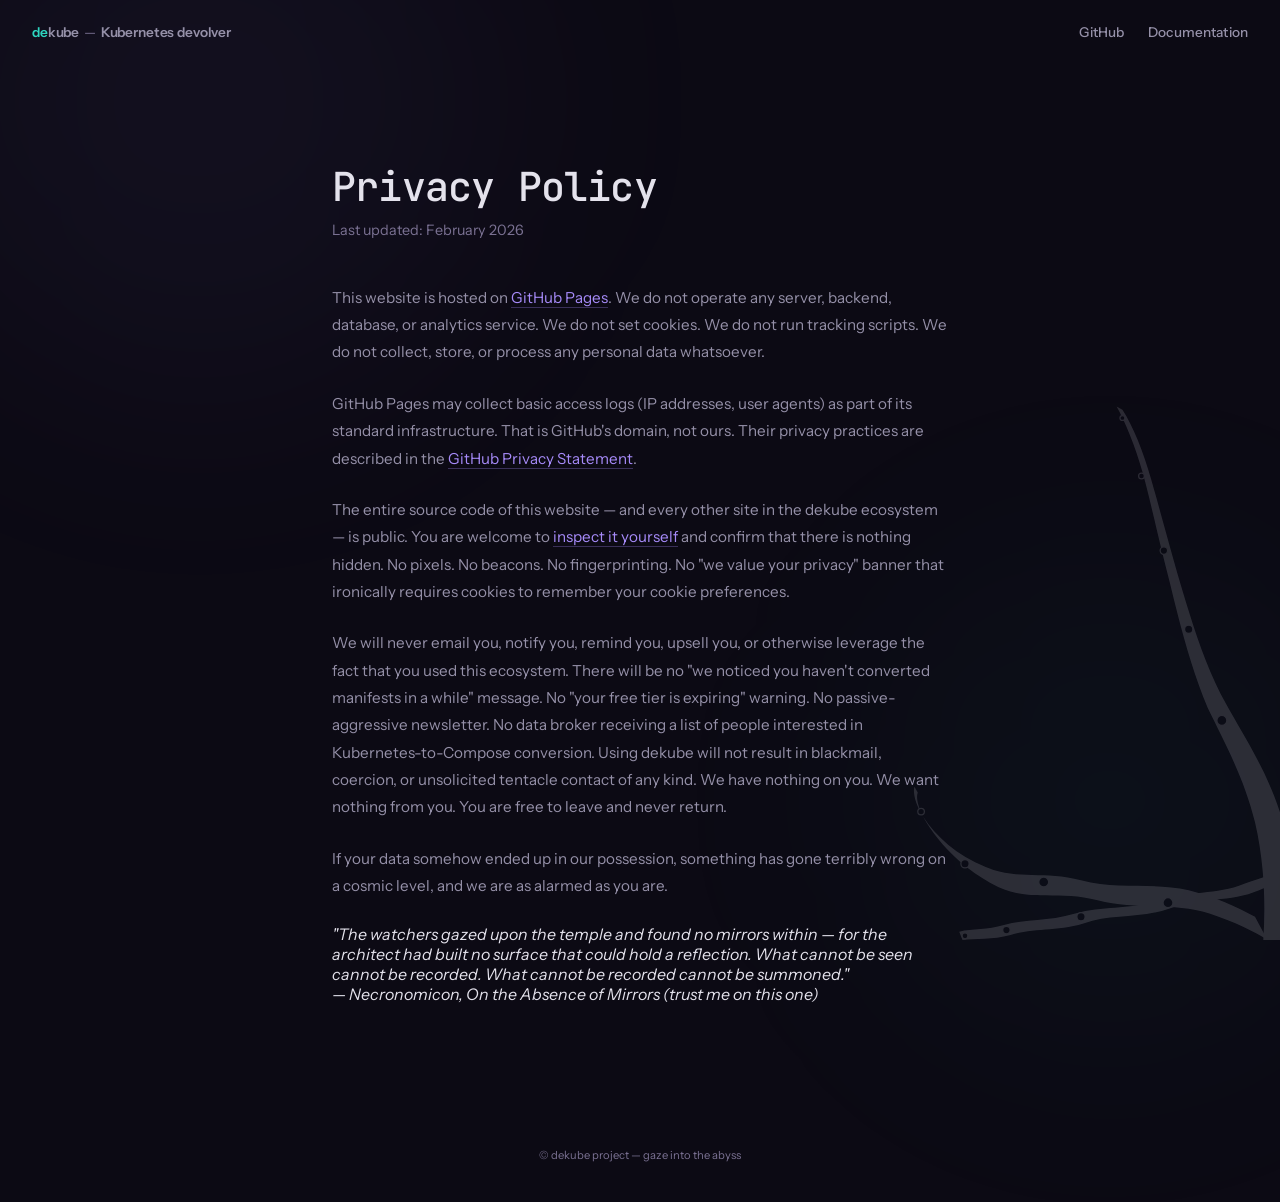
==== privacy.html @ 8cf75e3e "chore: update pages" ====
<!DOCTYPE html>
<html lang="en">
<head>
<meta charset="UTF-8">
<meta name="viewport" content="width=device-width, initial-scale=1.0">
<title>Privacy Policy — dekube</title>
<meta name="description" content="dekube privacy policy. There is nothing to disclose, because there is nothing to collect.">
<link rel="stylesheet" href="shared.css">
</head>
<body>

<div class="glow glow--purple"></div>
<div class="glow glow--teal"></div>

<div class="tentacle-slot"></div>
<script src="tentacle.js"></script>

<header>
  <a class="brand" href="/"><span class="de">de</span>kube<span class="sep">&mdash;</span>Kubernetes devolver</a>
  <nav>
    <a href="https://github.com/dekubeio" target="_blank">GitHub</a>
    <a href="https://docs.dekube.io" target="_blank">Documentation</a>
  </nav>
</header>

<div class="content">
  <h1>Privacy Policy</h1>
  <p class="label">Last updated: February 2026</p>

  <p>
    This website is hosted on <a href="https://pages.github.com/">GitHub Pages</a>.
    We do not operate any server, backend, database, or analytics service.
    We do not set cookies. We do not run tracking scripts. We do not collect, store, or process any personal data whatsoever.
  </p>

  <p>
    GitHub Pages may collect basic access logs (IP addresses, user agents) as part of its standard infrastructure.
    That is GitHub's domain, not ours. Their privacy practices are described in the
    <a href="https://docs.github.com/en/site-policy/privacy-policies/github-general-privacy-statement">GitHub Privacy Statement</a>.
  </p>

  <p>
    The entire source code of this website &mdash; and every other site in the dekube ecosystem &mdash; is public.
    You are welcome to <a href="https://github.com/dekubeio">inspect it yourself</a> and confirm that there is nothing hidden.
    No pixels. No beacons. No fingerprinting. No "we value your privacy" banner that ironically requires cookies to remember your cookie preferences.
  </p>

  <p>
    We will never email you, notify you, remind you, upsell you, or otherwise leverage the fact that you used this ecosystem.
    There will be no "we noticed you haven't converted manifests in a while" message. No "your free tier is expiring" warning.
    No passive-aggressive newsletter. No data broker receiving a list of people interested in Kubernetes-to-Compose conversion.
    Using dekube will not result in blackmail, coercion, or unsolicited tentacle contact of any kind.
    We have nothing on you. We want nothing from you. You are free to leave and never return.
  </p>

  <p>
    If your data somehow ended up in our possession, something has gone terribly wrong on a cosmic level, and we are as alarmed as you are.
  </p>

  <blockquote>
    <em>"The watchers gazed upon the temple and found no mirrors within &mdash; for the architect had built no surface that could hold a reflection. What cannot be seen cannot be recorded. What cannot be recorded cannot be summoned."</em>
  </blockquote>
  <cite>&mdash; Necronomicon, On the Absence of Mirrors (trust me on this one)</cite>
</div>

<footer class="subpage-footer">
  <p class="copyright">&copy; dekube project &mdash; gaze into the abyss</p>
</footer>

</body>
</html>
---- shared.css ----
@import url('https://fonts.googleapis.com/css2?family=Instrument+Sans:wght@400;500;600;700&family=JetBrains+Mono:wght@400;500&display=swap');

* { margin: 0; padding: 0; box-sizing: border-box; }

:root {
  --bg: #0c0a14;
  --fg: #e4e2ec;
  --fg-muted: #9590a8;
  --fg-dim: #7a7192;
  --teal: #2dd4bf;
  --purple: #a78bfa;
  --amber: #fbbf24;
  --surface: rgba(255, 255, 255, 0.03);
  --border: rgba(255, 255, 255, 0.06);
}

body {
  background: var(--bg);
  color: var(--fg);
  font-family: 'Instrument Sans', -apple-system, system-ui, sans-serif;
  min-height: 100vh;
  overflow-x: hidden;
}

code {
  font-family: 'JetBrains Mono', monospace;
  font-size: 0.82rem;
  color: var(--teal);
  background: rgba(45, 212, 191, 0.08);
  padding: 0.15em 0.4em;
  border-radius: 4px;
}

/* --- ambient --- */
.glow {
  position: fixed;
  border-radius: 50%;
  pointer-events: none;
  filter: blur(120px);
  z-index: 0;
}
.glow--purple {
  width: 600px; height: 600px;
  top: -200px; left: -100px;
  background: rgba(167, 139, 250, 0.045);
}
.glow--teal {
  width: 500px; height: 500px;
  bottom: -150px; right: -80px;
  background: rgba(45, 212, 191, 0.03);
}

/* --- tentacle (corner) --- */
.tentacle {
  position: fixed;
  bottom: -40px;
  right: -40px;
  width: 420px;
  height: 580px;
  opacity: 0.15;
  pointer-events: none;
  z-index: 0;
  animation: drift 14s ease-in-out infinite;
}
.tentacle path {
  fill: #e4e2ec;
  stroke: none;
}
.tentacle .sucker {
  fill: var(--bg);
  stroke: #e4e2ec;
  stroke-width: 1.5;
}
@keyframes drift {
  0%, 100% { transform: translateY(0) rotate(0deg); }
  50% { transform: translateY(-6px) rotate(0.3deg); }
}

/* --- header --- */
header {
  position: fixed;
  top: 0; left: 0; right: 0;
  z-index: 10;
  display: flex;
  justify-content: space-between;
  align-items: center;
  padding: 1.5rem 2rem;
}
.brand {
  font-size: 0.85rem;
  font-weight: 600;
  color: var(--fg-muted);
  text-decoration: none;
  letter-spacing: -0.01em;
}
.brand .de { color: var(--teal); }
.brand .sep { color: var(--fg-dim); font-weight: 400; margin: 0 0.3rem; }
header a {
  font-size: 0.85rem;
  font-weight: 500;
  color: var(--fg-muted);
  text-decoration: none;
  letter-spacing: 0.01em;
  transition: color 0.2s;
}
header a:hover { color: var(--fg); }
header nav {
  display: flex;
  gap: 1.5rem;
  align-items: center;
}

/* --- footer copyright --- */
footer .copyright {
  font-size: 0.7rem;
  color: var(--fg-dim);
}
footer .copyright a {
  color: var(--fg-dim);
  text-decoration: none;
  border-bottom: 1px solid rgba(122, 113, 146, 0.3);
  transition: color 0.15s, border-color 0.15s;
}
footer .copyright a:hover {
  color: var(--fg-muted);
  border-bottom-color: var(--fg-muted);
}

/* --- fade-in --- */
@keyframes fadeUp {
  from { opacity: 0; transform: translateY(12px); }
  to { opacity: 1; transform: translateY(0); }
}

/* --- content layout (subpages) --- */
.content {
  position: relative;
  z-index: 1;
  max-width: 680px;
  margin: 0 auto;
  padding: 10rem 2rem 6rem;
}
.content h1 {
  font-family: 'JetBrains Mono', monospace;
  font-size: clamp(1.8rem, 5vw, 2.5rem);
  font-weight: 500;
  letter-spacing: -0.02em;
  margin-bottom: 0.3rem;
}
.content .label {
  font-size: 0.9rem;
  color: var(--fg-dim);
  margin-bottom: 2.5rem;
}
.content p {
  font-size: 0.95rem;
  line-height: 1.8;
  color: var(--fg-muted);
  margin-bottom: 1.5rem;
}
.content a {
  color: var(--purple);
  text-decoration: none;
  border-bottom: 1px solid rgba(167, 139, 250, 0.3);
  transition: border-color 0.15s;
}
.content a:hover { border-bottom-color: var(--purple); }

/* --- terminal --- */
.terminal {
  background: rgba(0, 0, 0, 0.35);
  border: 1px solid var(--border);
  border-radius: 12px;
  overflow: hidden;
  text-align: left;
  margin-bottom: 0.6rem;
}
.terminal-bar {
  display: flex;
  align-items: center;
  gap: 7px;
  padding: 14px 18px;
  background: rgba(0, 0, 0, 0.25);
}
.terminal-dot {
  width: 11px;
  height: 11px;
  border-radius: 50%;
}
.terminal-dot.r { background: #ef4444; }
.terminal-dot.y { background: #eab308; }
.terminal-dot.g { background: #22c55e; }
.terminal-tabs {
  display: flex;
  gap: 0;
  padding: 0 18px;
  background: rgba(0, 0, 0, 0.25);
  border-bottom: 1px solid var(--border);
}
.terminal-tab {
  padding: 0.5rem 1rem;
  font-family: 'JetBrains Mono', monospace;
  font-size: 0.75rem;
  color: var(--fg-dim);
  cursor: pointer;
  border: none;
  border-bottom: 2px solid transparent;
  background: none;
  transition: color 0.15s, border-color 0.15s;
}
.terminal-tab:hover { color: var(--fg); }
.terminal-tab.active {
  color: var(--fg);
  border-bottom-color: var(--teal);
}
.terminal-body {
  padding: 1.25rem 1.5rem 1.4rem;
  font-family: 'JetBrains Mono', monospace;
  font-size: clamp(0.76rem, 1.8vw, 0.85rem);
  line-height: 2;
}
.terminal-body .line {
  display: flex;
  gap: 0;
  line-height: 2;
}
.terminal-body .prompt {
  color: var(--teal);
  user-select: none;
  -webkit-user-select: none;
  pointer-events: none;
  padding-right: 0.5em;
  flex-shrink: 0;
}
.terminal-body .cmd { color: var(--fg); }
.terminal-body .comment {
  color: var(--fg-dim);
  user-select: none;
  -webkit-user-select: none;
}
.terminal-panel { display: none; }
.terminal-panel.active { display: block; }
.terminal-hint {
  font-size: 0.82rem;
  color: var(--fg-dim);
  margin-bottom: 2.5rem;
}

/* --- links row --- */
.links {
  display: flex;
  flex-wrap: wrap;
  gap: 0.75rem;
  margin-top: 1.5rem;
}
.links a {
  display: inline-flex;
  align-items: center;
  gap: 0.4rem;
  padding: 0.55rem 1.1rem;
  font-size: 0.82rem;
  font-weight: 500;
  background: var(--surface);
  border: 1px solid var(--border);
  border-radius: 8px;
  color: var(--fg);
  transition: all 0.15s ease;
}
.links a:hover {
  background: rgba(255, 255, 255, 0.06);
  border-color: rgba(255, 255, 255, 0.12);
}
.links a .arrow {
  font-size: 0.75rem;
  opacity: 0.4;
  transition: opacity 0.15s, transform 0.15s;
}
.links a:hover .arrow {
  opacity: 0.8;
  transform: translateX(2px);
}

/* --- subpage footer --- */
.subpage-footer {
  position: relative;
  z-index: 1;
  max-width: 680px;
  margin: 0 auto;
  text-align: center;
  padding: 3rem 2rem 2.5rem;
}

/* --- subpage sections --- */
.section { margin-top: 3rem; }
.section h2 {
  font-size: 0.75rem;
  font-weight: 600;
  text-transform: uppercase;
  letter-spacing: 0.08em;
  color: var(--fg-dim);
  margin-bottom: 1.5rem;
}

/* --- subpage animations --- */
.content h1     { animation: fadeUp 0.6s ease both; }
.content .label { animation: fadeUp 0.6s ease 0.05s both; }
.content > p:first-of-type { animation: fadeUp 0.6s ease 0.1s both; }
.terminal       { animation: fadeUp 0.6s ease 0.18s both; }
.terminal-hint  { animation: fadeUp 0.6s ease 0.2s both; }

/* --- card list (monks, registries, etc.) --- */
.card-list { display: flex; flex-direction: column; gap: 0.5rem; }
.card-row {
  display: flex;
  justify-content: space-between;
  align-items: baseline;
  padding: 0.75rem 1rem;
  background: var(--surface);
  border: 1px solid var(--border);
  border-radius: 8px;
  gap: 1rem;
}
.card-label {
  font-family: 'JetBrains Mono', monospace;
  font-size: 0.82rem;
  color: var(--fg);
  flex-shrink: 0;
}
.card-desc { font-size: 0.82rem; color: var(--fg-dim); text-align: right; }

/* --- responsive --- */
@media (max-width: 768px) {
  .tentacle { width: 160px; height: 320px; opacity: 0.025; }
  header { padding: 1.2rem 1.5rem; }
  .card-row { flex-direction: column; gap: 0.2rem; }
  .card-desc { text-align: left; }
}
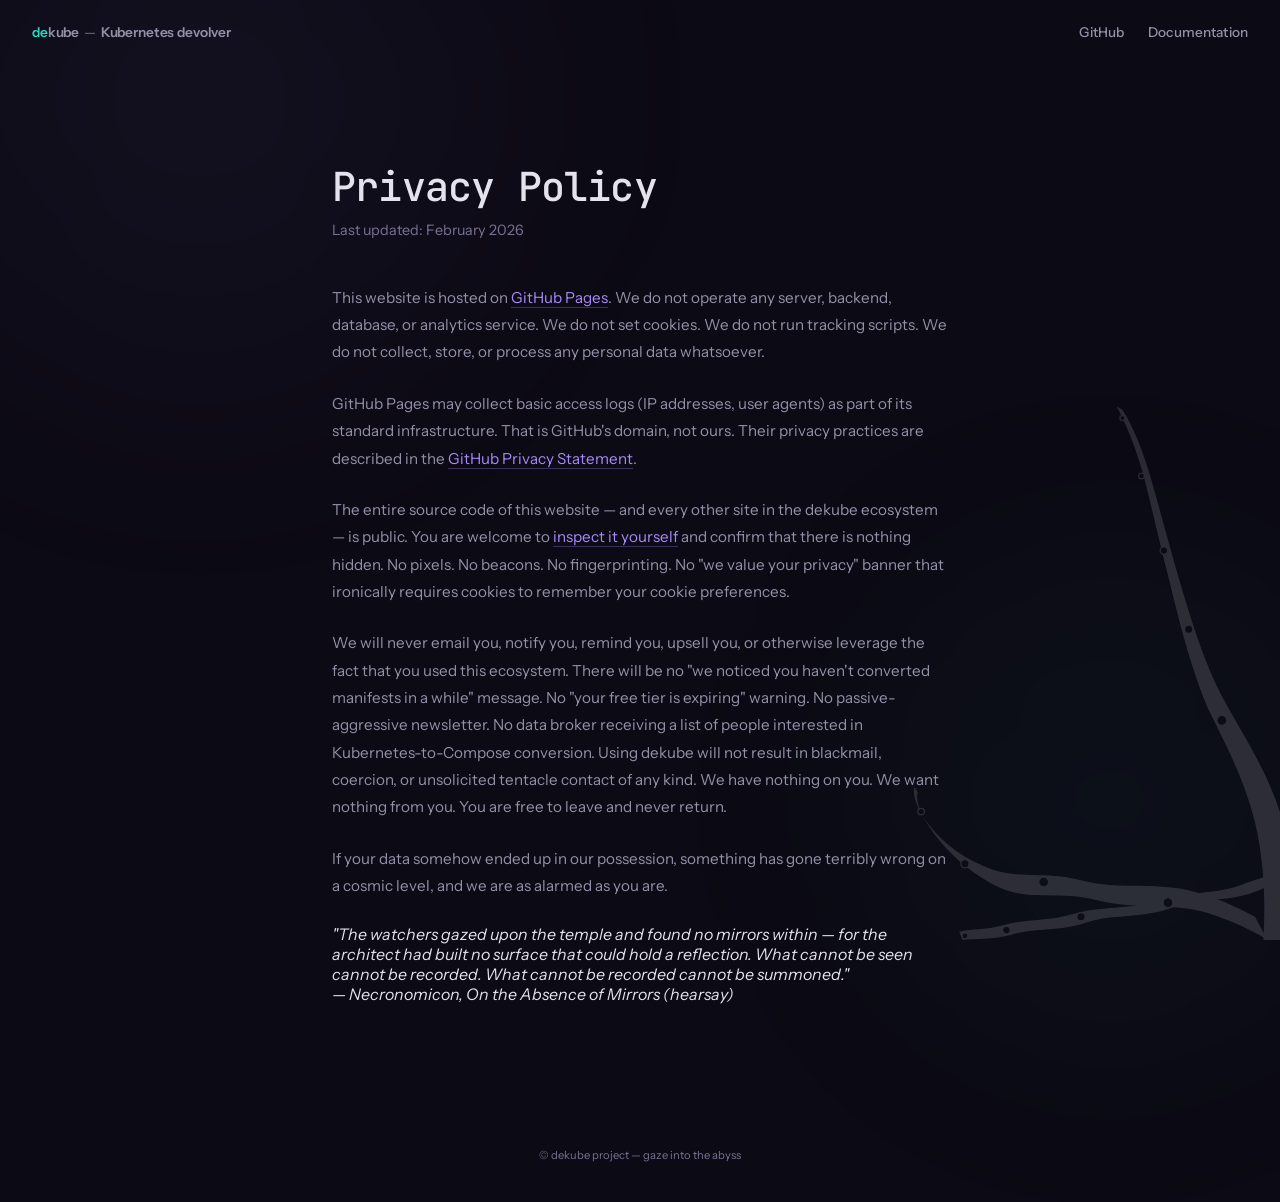
==== commit 81a1abb2: "fix: correct JSON-LD license to the Unlicense" ====
--- a/privacy.html
+++ b/privacy.html
@@ -5,6 +5,7 @@
 <meta name="viewport" content="width=device-width, initial-scale=1.0">
 <title>Privacy Policy — dekube</title>
 <meta name="description" content="dekube privacy policy. There is nothing to disclose, because there is nothing to collect.">
+<link rel="icon" type="image/x-icon" href="/favicon.ico">
 <link rel="stylesheet" href="shared.css">
 </head>
 <body>
@@ -60,7 +61,7 @@
   <blockquote>
     <em>"The watchers gazed upon the temple and found no mirrors within &mdash; for the architect had built no surface that could hold a reflection. What cannot be seen cannot be recorded. What cannot be recorded cannot be summoned."</em>
   </blockquote>
-  <cite>&mdash; Necronomicon, On the Absence of Mirrors (trust me on this one)</cite>
+  <cite>&mdash; Necronomicon, On the Absence of Mirrors (hearsay)</cite>
 </div>
 
 <footer class="subpage-footer">
